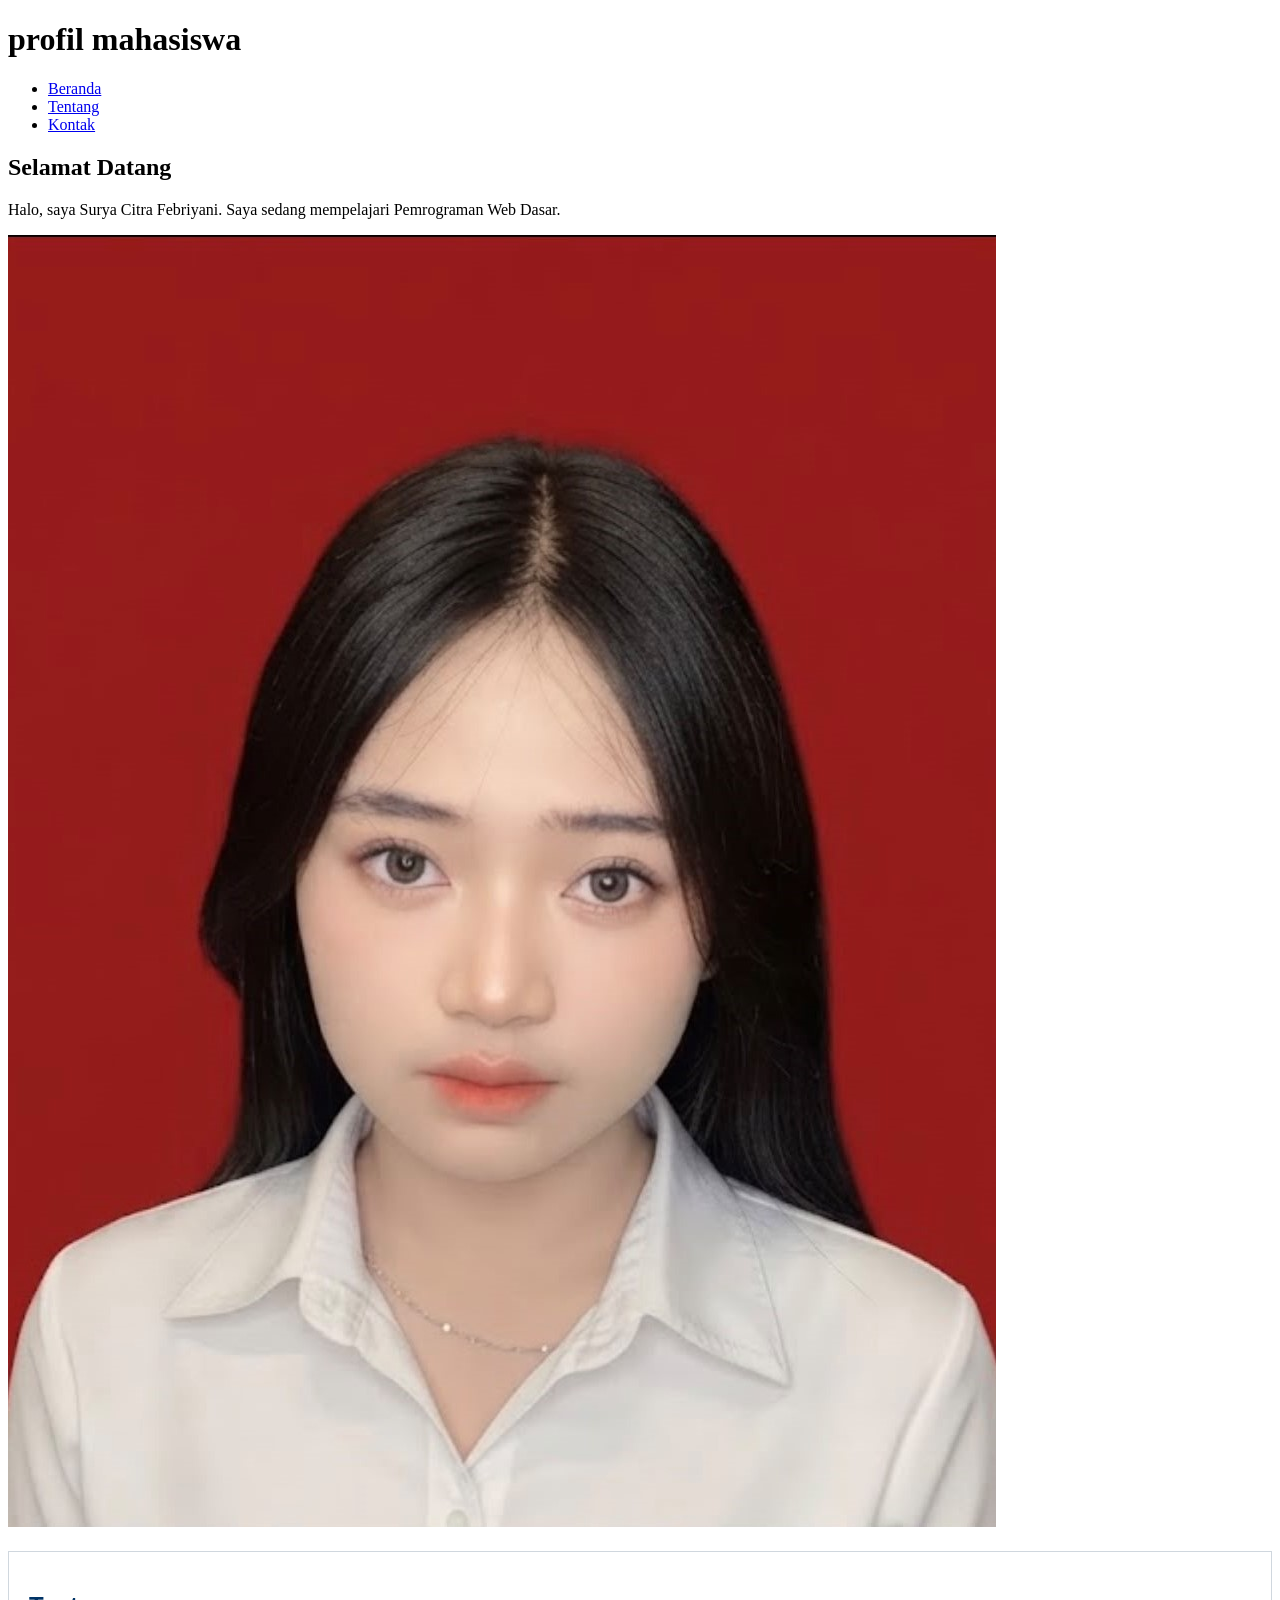
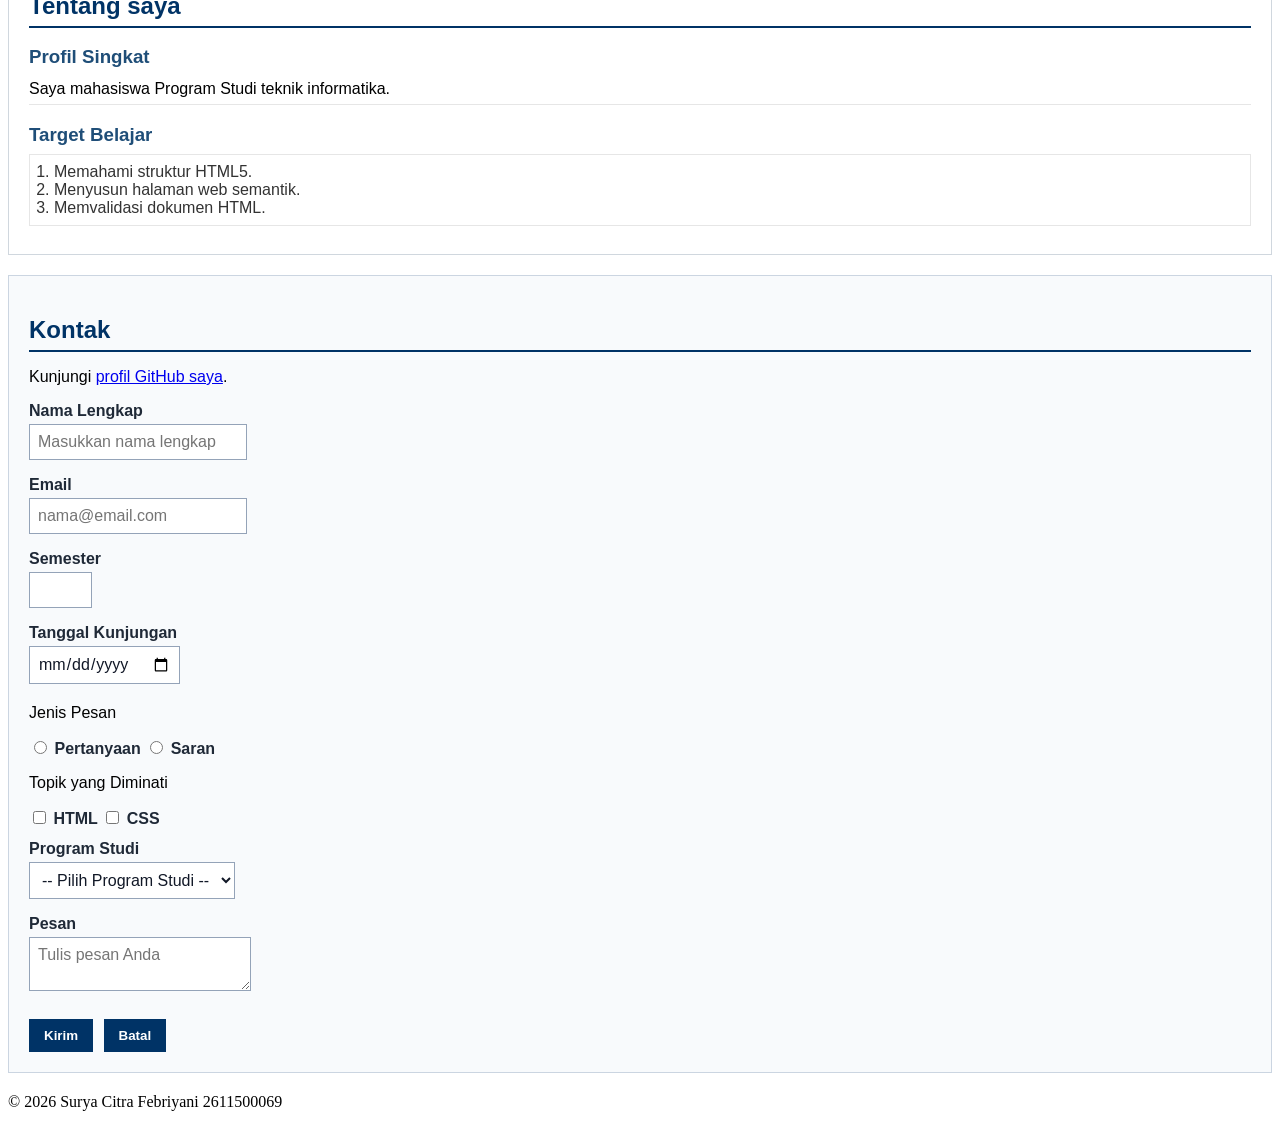
==== pertemuan-04/index.html @ acc0b75f "pisahkan CSS dari HTML Pada P4" ====
<!doctype html>
<html lang="id">
  <link rel="stylesheet" href="style.css" />
  <head>
    <meta charset="UTF-8" />
    <meta name="viewport" content="width=device-width, initial-scale=1.0" />
    <title>judul halaman</title>
    <style>
      #about {
        background-color: #ffffff;
        border: 1px solid #d0d7de;
        padding: 20px;
        margin: 20px 0;
        font-family: Arial, sans-serif;
      }

      #about h2 {
        color: #003366;
        border-bottom: 2px solid #003366;
        padding-bottom: 6px;
        margin-bottom: 16px;
      }

      #about h3 {
        color: #1f4e78;
        margin-bottom: 6px;
      }

      #about p {
        margin: 6px 0;
        padding: 6px 0;
        border-bottom: 1px solid #e6e6e6;
      }

      #about ol {
        color: #333333;
        margin: 8px 0;
        padding: 8px 24px;
        border: 1px solid #e6e6e6;
      }

      #contact {
        background-color: #f8fafc;
        border: 1px solid #cbd5e1;
        padding: 20px;
        margin: 20px 0;
        font-family: Arial, sans-serif;
      }

      #contact h2 {
        color: #003366;
        border-bottom: 2px solid #003366;
        padding-bottom: 6px;
        margin-bottom: 16px;
      }

      .form-group {
        margin: 12px 0;
      }

      #contact label {
        color: #1f2937;
        font-weight: bold;
      }

      .input-form {
        background-color: #ffffff;
        color: #111827;
        font-family: Arial, sans-serif;
        font-size: 16px;
        padding: 8px;
        margin: 4px 0;
        border: 1px solid #94a3b8;
      }

      #contact button {
        background-color: #003366;
        color: #ffffff;
        font-weight: bold;
        padding: 8px 14px;
        margin: 8px 6px 0 0;
        border: 1px solid #003366;
      }
    </style>
  </head>
  <body>
    <header>
      <h1>profil mahasiswa</h1>
      <nav>
        <ul>
          <li><a href="#home">Beranda</a></li>
          <li><a href="#about">Tentang</a></li>
          <li><a href="#contact">Kontak</a></li>
        </ul>
      </nav>
    </header>

    <main>
      <section id="home">
        <h2>Selamat Datang</h2>
        <p>
          Halo, saya Surya Citra Febriyani. Saya sedang mempelajari Pemrograman
          Web Dasar.
        </p>
        <img src="img/foto-profil.jpg.jpeg" alt="Foto profil Nama Mahasiswa" />
      </section>

      <section id="about">
        <h2>Tentang saya</h2>
        <article>
          <h3>Profil Singkat</h3>
          <p>Saya mahasiswa Program Studi teknik informatika.</p>

          <h3>Target Belajar</h3>
          <ol>
            <li>Memahami struktur HTML5.</li>
            <li>Menyusun halaman web semantik.</li>
            <li>Memvalidasi dokumen HTML.</li>
          </ol>
        </article>
      </section>

      <section id="contact">
        <h2>Kontak</h2>
        <p>
          Kunjungi <a href="https://github.com/username">profil GitHub saya</a>.
        </p>
        <form action="index.html" method="get">
          <div class="form-group">
            <label for="nama">Nama Lengkap</label><br />
            <input
              class="input-form"
              type="text"
              id="nama"
              name="nama"
              placeholder="Masukkan nama lengkap"
              minlength="3"
              maxlength="50"
              required
            />
          </div>
          <div class="form-group">
            <label for="email">Email</label><br />
            <input
              class="input-form"
              type="email"
              id="email"
              name="email"
              placeholder="nama@email.com"
              required
            />
          </div>
          <div class="form-group">
            <label for="semester">Semester</label><br />
            <input
              class="input-form"
              type="number"
              id="semester"
              name="semester"
              min="1"
              max="14"
              required
            />
          </div>
          <div class="form-group">
            <label for="tanggal">Tanggal Kunjungan</label><br />
            <input
              class="input-form"
              type="date"
              id="tanggal"
              name="tanggal"
              required
            />
          </div>
          <div class="form-group">
            <p>Jenis Pesan</p>
            <input
              type="radio"
              id="pertanyaan"
              name="jenis_pesan"
              value="pertanyaan"
              required
            />
            <label for="pertanyaan">Pertanyaan</label>
            <input type="radio" id="saran" name="jenis_pesan" value="saran" />
            <label for="saran">Saran</label>
          </div>
          <div class="form-group">
            <p>Topik yang Diminati</p>
            <input type="checkbox" id="minat-html" name="minat" value="HTML" />
            <label for="minat-html">HTML</label>
            <input type="checkbox" id="minat-css" name="minat" value="CSS" />
            <label for="minat-css">CSS</label>
          </div>

          <div class="form-group">
            <label for="prodi">Program Studi</label><br />
            <select class="input-form" id="prodi" name="prodi" required>
              <option value="">-- Pilih Program Studi --</option>
              <option value="SI">Sistem Informasi</option>
              <option value="TI">Teknik Informatika</option>
            </select>
          </div>
          <div class="form-group">
            <label for="pesan">Pesan</label><br />
            <textarea
              class="input-form"
              id="pesan"
              name="pesan"
              maxlength="300"
              placeholder="Tulis pesan Anda"
              required
            ></textarea>
          </div>

          <button type="submit">Kirim</button>
          <button type="reset">Batal</button>
        </form>
      </section>
    </main>

    <footer>
      <p>&copy; 2026 Surya Citra Febriyani 2611500069</p>
    </footer>
  </body>
</html>
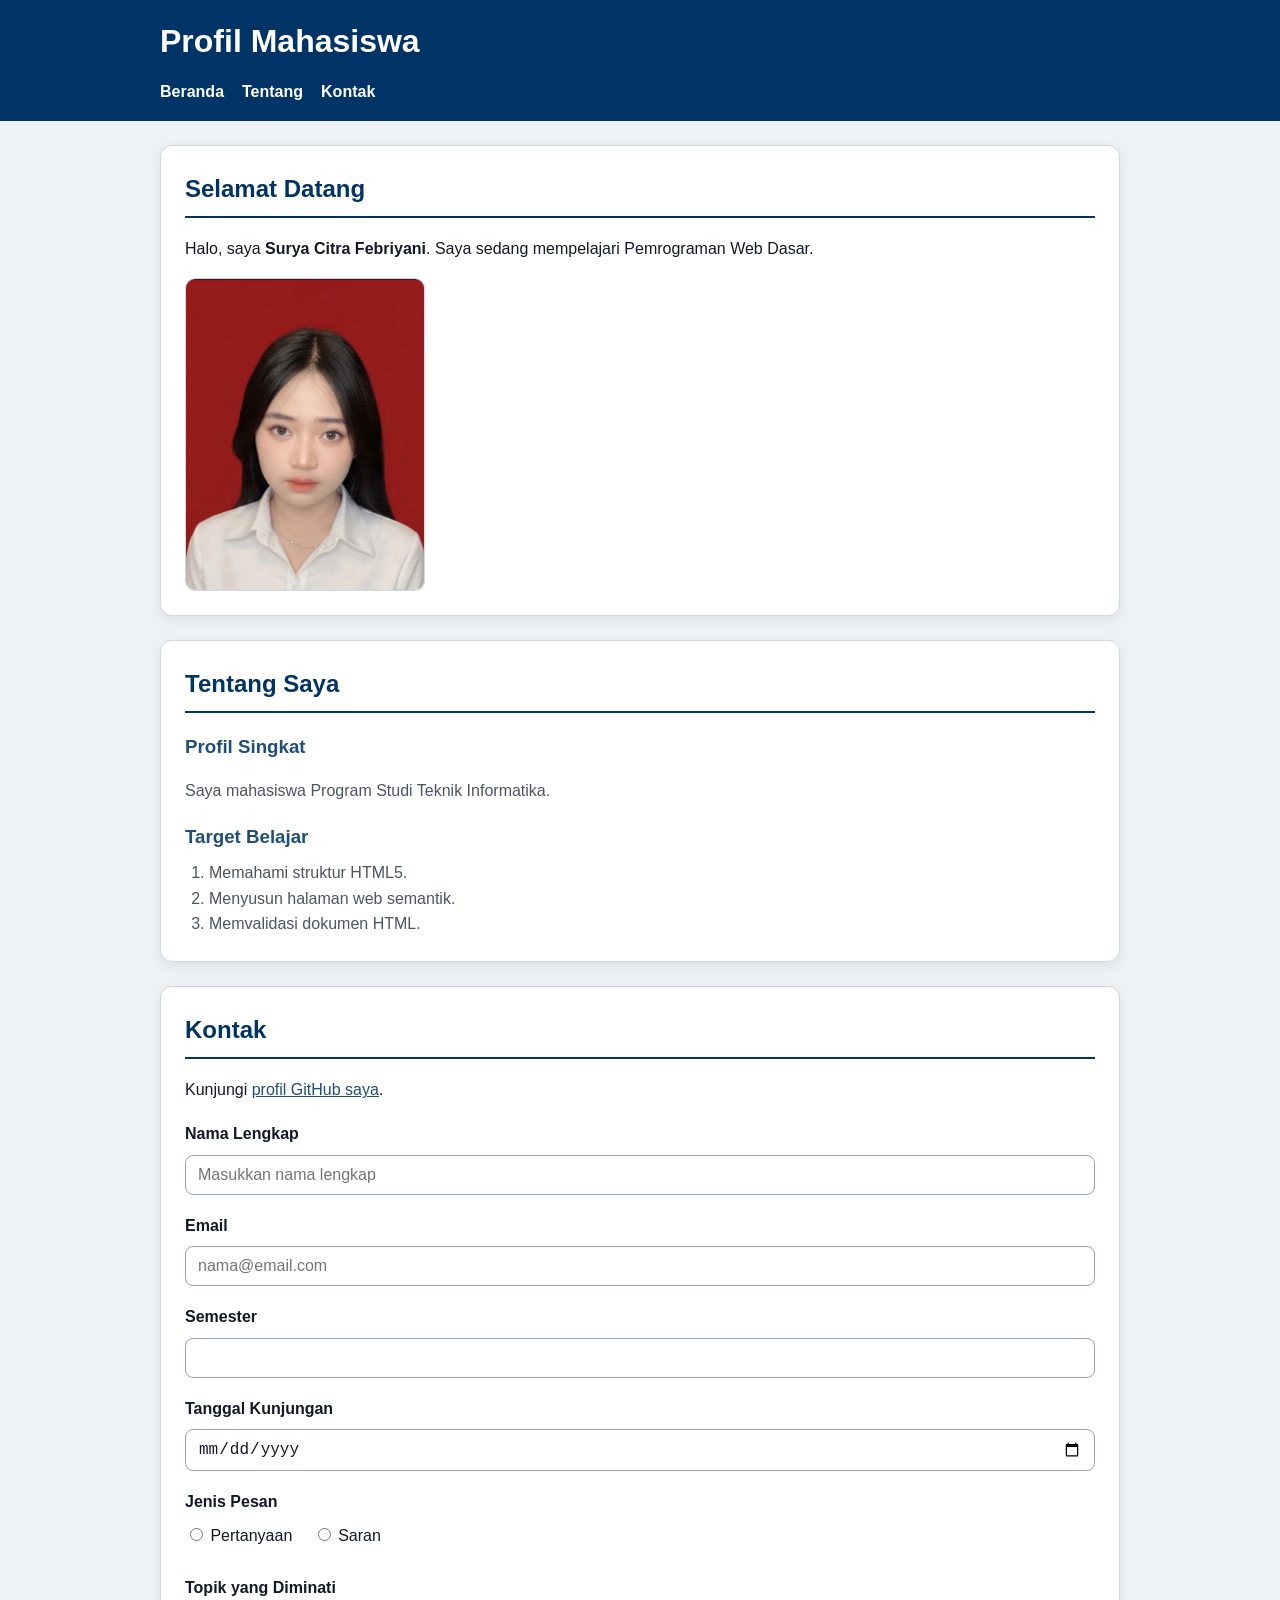
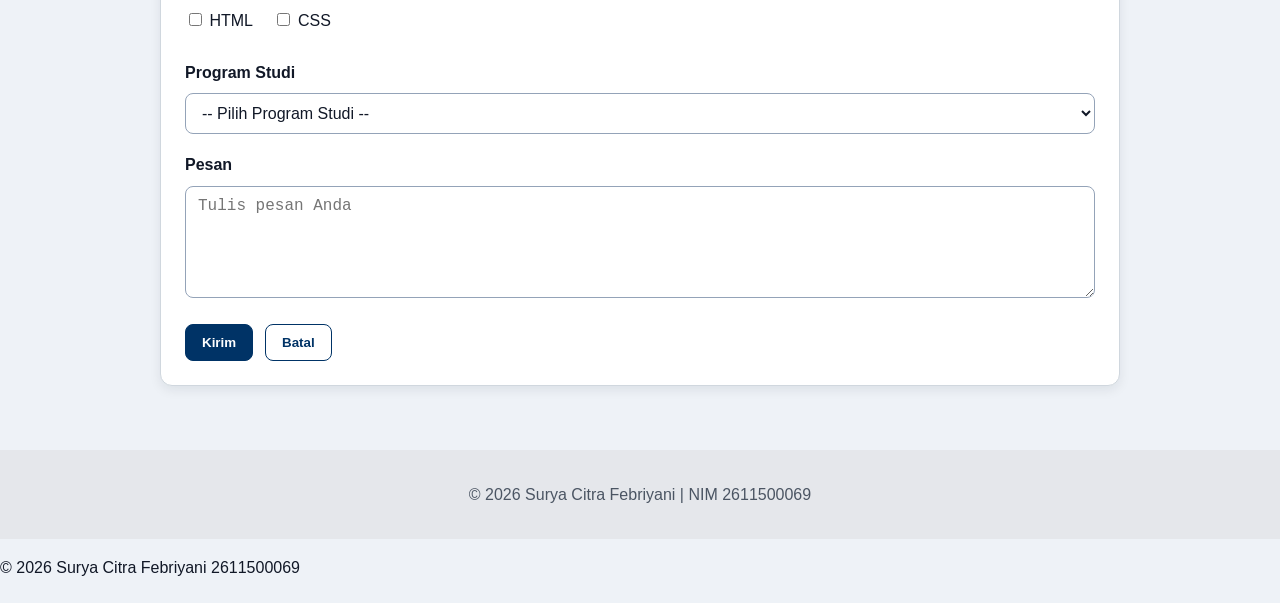
==== commit 39728468: "Terapkan Box Model pada P4" ====
--- a/pertemuan-04/index.html
+++ b/pertemuan-04/index.html
@@ -1,115 +1,40 @@
-<!doctype html>
+<!DOCTYPE html>
 <html lang="id">
-  <link rel="stylesheet" href="style.css" />
   <head>
     <meta charset="UTF-8" />
     <meta name="viewport" content="width=device-width, initial-scale=1.0" />
-    <title>judul halaman</title>
-    <style>
-      #about {
-        background-color: #ffffff;
-        border: 1px solid #d0d7de;
-        padding: 20px;
-        margin: 20px 0;
-        font-family: Arial, sans-serif;
-      }
-
-      #about h2 {
-        color: #003366;
-        border-bottom: 2px solid #003366;
-        padding-bottom: 6px;
-        margin-bottom: 16px;
-      }
-
-      #about h3 {
-        color: #1f4e78;
-        margin-bottom: 6px;
-      }
-
-      #about p {
-        margin: 6px 0;
-        padding: 6px 0;
-        border-bottom: 1px solid #e6e6e6;
-      }
-
-      #about ol {
-        color: #333333;
-        margin: 8px 0;
-        padding: 8px 24px;
-        border: 1px solid #e6e6e6;
-      }
-
-      #contact {
-        background-color: #f8fafc;
-        border: 1px solid #cbd5e1;
-        padding: 20px;
-        margin: 20px 0;
-        font-family: Arial, sans-serif;
-      }
-
-      #contact h2 {
-        color: #003366;
-        border-bottom: 2px solid #003366;
-        padding-bottom: 6px;
-        margin-bottom: 16px;
-      }
-
-      .form-group {
-        margin: 12px 0;
-      }
-
-      #contact label {
-        color: #1f2937;
-        font-weight: bold;
-      }
-
-      .input-form {
-        background-color: #ffffff;
-        color: #111827;
-        font-family: Arial, sans-serif;
-        font-size: 16px;
-        padding: 8px;
-        margin: 4px 0;
-        border: 1px solid #94a3b8;
-      }
-
-      #contact button {
-        background-color: #003366;
-        color: #ffffff;
-        font-weight: bold;
-        padding: 8px 14px;
-        margin: 8px 6px 0 0;
-        border: 1px solid #003366;
-      }
-    </style>
+    <title>Profil Mahasiswa</title>
+    <link rel="stylesheet" href="style.css" />
   </head>
   <body>
-    <header>
-      <h1>profil mahasiswa</h1>
-      <nav>
-        <ul>
-          <li><a href="#home">Beranda</a></li>
-          <li><a href="#about">Tentang</a></li>
-          <li><a href="#contact">Kontak</a></li>
-        </ul>
-      </nav>
+    <header class="site-header">
+      <div class="container">
+        <h1>Profil Mahasiswa</h1>
+        <nav aria-label="Navigasi utama">
+          <ul>
+            <li><a href="#home">Beranda</a></li>
+            <li><a href="#about">Tentang</a></li>
+            <li><a href="#contact">Kontak</a></li>
+          </ul>
+        </nav>
+      </div>
     </header>
 
-    <main>
-      <section id="home">
+    <main class="container">
+      <section id="home" class="card">
         <h2>Selamat Datang</h2>
         <p>
-          Halo, saya Surya Citra Febriyani. Saya sedang mempelajari Pemrograman
-          Web Dasar.
+          Halo, saya <strong>Surya Citra Febriyani</strong>. Saya sedang mempelajari
+          Pemrograman Web Dasar.
         </p>
-        <img src="img/foto-profil.jpg.jpeg" alt="Foto profil Nama Mahasiswa" />
+        <img src="img/foto-profil.jpg.jpeg" alt="Foto profil Mahasiswa" />
       </section>
 
-      <section id="about">
-        <h2>Tentang saya</h2>
+      <section id="about" class="card">
+        <h2>Tentang Saya</h2>
         <article>
           <h3>Profil Singkat</h3>
-          <p>Saya mahasiswa Program Studi teknik informatika.</p>
+          <p>Saya mahasiswa Program Studi Teknik Informatika.</p>
 
           <h3>Target Belajar</h3>
           <ol>
@@ -120,14 +45,18 @@
         </article>
       </section>
 
-      <section id="contact">
+      <section id="contact" class="card">
         <h2>Kontak</h2>
         <p>
-          Kunjungi <a href="https://github.com/username">profil GitHub saya</a>.
+          Kunjungi
+          <a href="https://github.com/citrafbryy/2611500069-PWD-TI1A-2627O"
+            >profil GitHub saya</a
+          >.
         </p>
+
         <form action="index.html" method="get">
           <div class="form-group">
-            <label for="nama">Nama Lengkap</label><br />
+            <label for="nama">Nama Lengkap</label>
             <input
               class="input-form"
               type="text"
@@ -139,8 +68,9 @@
               required
             />
           </div>
+
           <div class="form-group">
-            <label for="email">Email</label><br />
+            <label for="email">Email</label>
             <input
               class="input-form"
               type="email"
@@ -150,8 +80,9 @@
               required
             />
           </div>
+
           <div class="form-group">
-            <label for="semester">Semester</label><br />
+            <label for="semester">Semester</label>
             <input
               class="input-form"
               type="number"
@@ -162,8 +93,9 @@
               required
             />
           </div>
+
           <div class="form-group">
-            <label for="tanggal">Tanggal Kunjungan</label><br />
+            <label for="tanggal">Tanggal Kunjungan</label>
             <input
               class="input-form"
               type="date"
@@ -172,52 +104,73 @@
               required
             />
           </div>
-          <div class="form-group">
+
+          <div class="form-group radio-group">
             <p>Jenis Pesan</p>
-            <input
-              type="radio"
-              id="pertanyaan"
-              name="jenis_pesan"
-              value="pertanyaan"
-              required
-            />
-            <label for="pertanyaan">Pertanyaan</label>
-            <input type="radio" id="saran" name="jenis_pesan" value="saran" />
-            <label for="saran">Saran</label>
+            <label>
+              <input
+                type="radio"
+                name="jenis_pesan"
+                value="pertanyaan"
+                required
+              />
+              Pertanyaan
+            </label>
+            <label>
+              <input type="radio" name="jenis_pesan" value="saran" />
+              Saran
+            </label>
           </div>
-          <div class="form-group">
+
+          <div class="form-group checkbox-group">
             <p>Topik yang Diminati</p>
-            <input type="checkbox" id="minat-html" name="minat" value="HTML" />
-            <label for="minat-html">HTML</label>
-            <input type="checkbox" id="minat-css" name="minat" value="CSS" />
-            <label for="minat-css">CSS</label>
+            <label>
+              <input type="checkbox" name="minat" value="HTML" />
+              HTML
+            </label>
+            <label>
+              <input type="checkbox" name="minat" value="CSS" />
+              CSS
+            </label>
           </div>
 
           <div class="form-group">
-            <label for="prodi">Program Studi</label><br />
+            <label for="prodi">Program Studi</label>
             <select class="input-form" id="prodi" name="prodi" required>
               <option value="">-- Pilih Program Studi --</option>
               <option value="SI">Sistem Informasi</option>
               <option value="TI">Teknik Informatika</option>
             </select>
           </div>
+
           <div class="form-group">
-            <label for="pesan">Pesan</label><br />
+            <label for="pesan">Pesan</label>
             <textarea
               class="input-form"
               id="pesan"
               name="pesan"
+              rows="5"
               maxlength="300"
               placeholder="Tulis pesan Anda"
               required
             ></textarea>
           </div>
 
-          <button type="submit">Kirim</button>
-          <button type="reset">Batal</button>
+          <div class="button-row">
+            <button type="submit">Kirim</button>
+            <button type="reset" class="secondary">Batal</button>
+          </div>
         </form>
       </section>
     </main>
+
+    <footer class="site-footer">
+      <div class="container">
+        <p>&copy; 2026 Surya Citra Febriyani | NIM 2611500069</p>
+      </div>
+    </footer>
+  </body>
+</html>
 
     <footer>
       <p>&copy; 2026 Surya Citra Febriyani 2611500069</p>
--- a/pertemuan-04/style.css
+++ b/pertemuan-04/style.css
@@ -0,0 +1,185 @@
+:root {
+  --primary: #003366;
+  --secondary: #1f4e78;
+  --bg: #eef2f7;
+  --card: #ffffff;
+  --border: #d0d7de;
+  --text: #111827;
+  --muted: #4b5563;
+  --shadow: rgba(15, 23, 42, 0.08);
+}
+
+* {
+  box-sizing: border-box;
+}
+
+body {
+  margin: 0;
+  font-family: Arial, sans-serif;
+  background: var(--bg);
+  color: var(--text);
+  line-height: 1.6;
+}
+
+.container {
+  width: min(960px, 90%);
+  margin: 0 auto;
+}
+
+.site-header {
+  background: var(--primary);
+  color: #fff;
+  padding: 16px 0;
+}
+
+.site-header h1 {
+  margin: 0 0 12px;
+  font-size: 2rem;
+}
+
+.site-header nav ul {
+  list-style: none;
+  display: flex;
+  gap: 18px;
+  padding: 0;
+  margin: 0;
+}
+
+.site-header a {
+  color: #fff;
+  text-decoration: none;
+  font-weight: 600;
+}
+
+main {
+  padding: 24px 0 40px;
+}
+
+.card {
+  background: var(--card);
+  border: 1px solid var(--border);
+  border-radius: 12px;
+  box-shadow: 0 4px 12px var(--shadow);
+  padding: 24px;
+  margin: 0 0 24px;
+}
+
+.card h2 {
+  color: var(--primary);
+  border-bottom: 2px solid var(--primary);
+  padding-bottom: 8px;
+  margin-top: 0;
+  margin-bottom: 18px;
+}
+
+.card h3 {
+  color: var(--secondary);
+  margin-bottom: 8px;
+}
+
+#home img {
+  display: block;
+  width: 240px;
+  max-width: 100%;
+  height: auto;
+  border: 1px solid var(--border);
+  border-radius: 10px;
+  margin-top: 12px;
+}
+
+#about p,
+#about li {
+  color: var(--muted);
+}
+
+#about ol {
+  margin: 8px 0 0;
+  padding-left: 24px;
+}
+
+#contact p {
+  margin-top: 0;
+}
+
+#contact a {
+  color: var(--secondary);
+}
+
+form {
+  margin-top: 18px;
+}
+
+.form-group {
+  margin-bottom: 18px;
+}
+
+.form-group label,
+.form-group p {
+  display: block;
+  font-weight: 700;
+  margin-bottom: 8px;
+}
+
+.radio-group label,
+.checkbox-group label {
+  display: inline-block;
+  margin-right: 16px;
+  font-weight: 400;
+}
+
+.input-form {
+  width: 100%;
+  background: #fff;
+  color: var(--text);
+  font-size: 1rem;
+  padding: 10px 12px;
+  border: 1px solid #94a3b8;
+  border-radius: 8px;
+}
+
+.input-form:focus {
+  outline: 2px solid rgba(0, 51, 102, 0.2);
+  border-color: var(--primary);
+}
+
+button {
+  background: var(--primary);
+  color: #fff;
+  font-weight: 700;
+  padding: 10px 16px;
+  border: 1px solid var(--primary);
+  border-radius: 8px;
+  cursor: pointer;
+}
+
+button.secondary {
+  background: #fff;
+  color: var(--primary);
+}
+
+.button-row {
+  display: flex;
+  gap: 12px;
+  flex-wrap: wrap;
+}
+
+.site-footer {
+  background: #e5e7eb;
+  padding: 16px 0;
+  text-align: center;
+  color: var(--muted);
+}
+
+@media (max-width: 600px) {
+  .site-header h1 {
+    font-size: 1.5rem;
+  }
+
+  .site-header nav ul {
+    flex-wrap: wrap;
+  }
+
+  .card {
+    padding: 18px;
+  }
+}
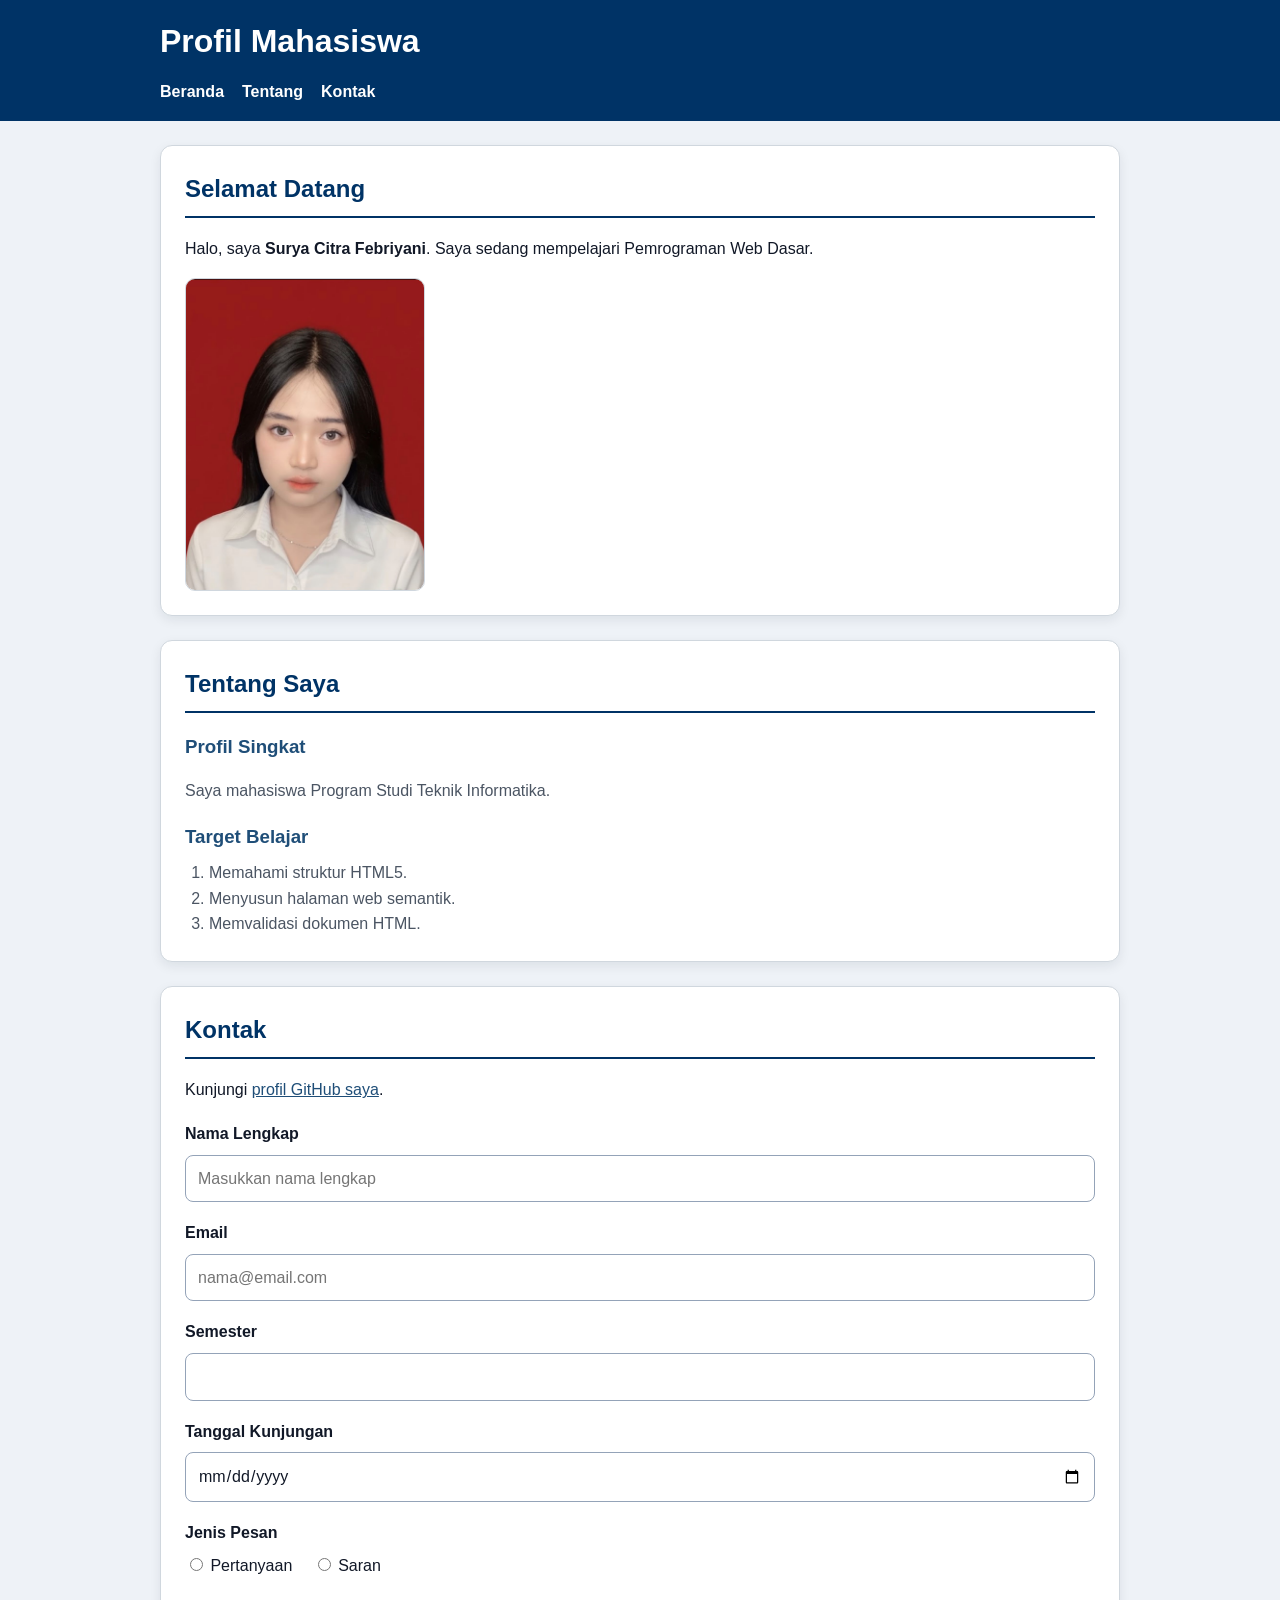
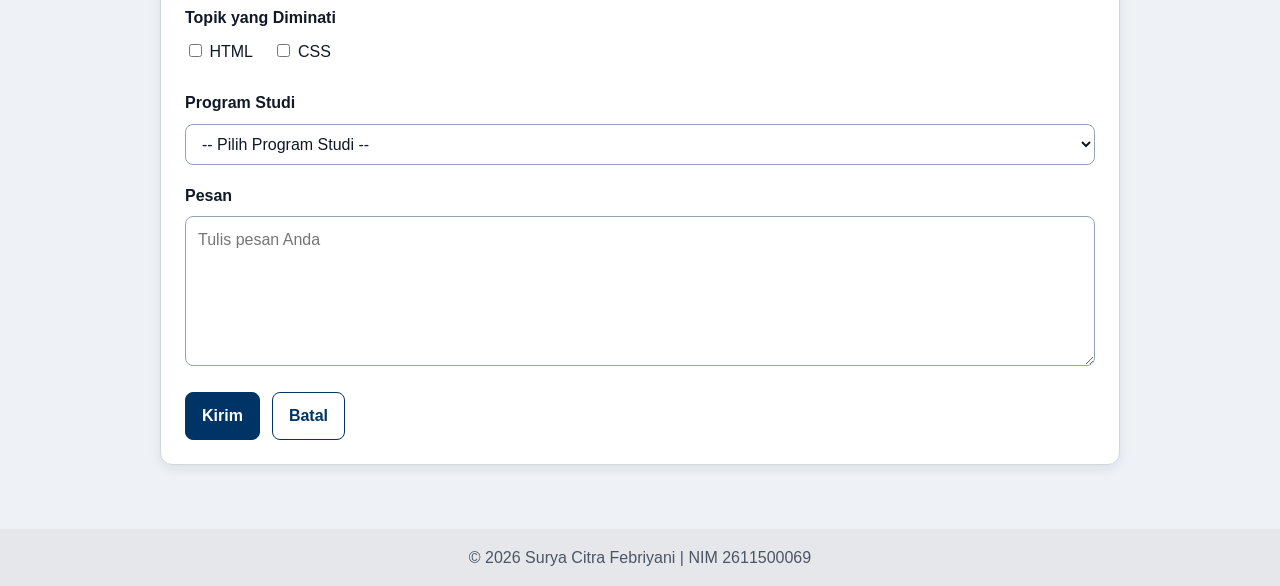
==== commit 7aa27efe: "Terapkan penataan elemen halaman pada P4" ====
--- a/pertemuan-04/index.html
+++ b/pertemuan-04/index.html
@@ -27,7 +27,7 @@
           Halo, saya <strong>Surya Citra Febriyani</strong>. Saya sedang mempelajari
           Pemrograman Web Dasar.
         </p>
-        <img src="img/foto-profil.jpg.jpeg" alt="Foto profil Mahasiswa" />
+        <img src="img/foto-profil.jpg.jpeg" alt="Foto profil Surya Citra Febriyani" />
       </section>
 
       <section id="about" class="card">
@@ -171,9 +171,3 @@
     </footer>
   </body>
 </html>
-
-    <footer>
-      <p>&copy; 2026 Surya Citra Febriyani 2611500069</p>
-    </footer>
-  </body>
-</html>
--- a/pertemuan-04/style.css
+++ b/pertemuan-04/style.css
@@ -1,8 +1,8 @@
 :root {
   --primary: #003366;
   --secondary: #1f4e78;
-  --bg: #eef2f7;
-  --card: #ffffff;
+  --background: #eef2f7;
+  --surface: #ffffff;
   --border: #d0d7de;
   --text: #111827;
   --muted: #4b5563;
@@ -15,9 +15,9 @@
 
 body {
   margin: 0;
+  color: var(--text);
+  background: var(--background);
   font-family: Arial, sans-serif;
-  background: var(--bg);
-  color: var(--text);
   line-height: 1.6;
 }
 
@@ -27,9 +27,9 @@
 }
 
 .site-header {
+  padding: 16px 0;
+  color: var(--surface);
   background: var(--primary);
-  color: #fff;
-  padding: 16px 0;
 }
 
 .site-header h1 {
@@ -38,17 +38,23 @@
 }
 
 .site-header nav ul {
+  display: flex;
+  flex-wrap: wrap;
+  gap: 18px;
+  margin: 0;
+  padding: 0;
   list-style: none;
-  display: flex;
-  gap: 18px;
-  padding: 0;
-  margin: 0;
 }
 
 .site-header a {
-  color: #fff;
+  color: inherit;
+  font-weight: 600;
   text-decoration: none;
-  font-weight: 600;
+}
+
+.site-header a:hover,
+.site-header a:focus-visible {
+  text-decoration: underline;
 }
 
 main {
@@ -56,25 +62,24 @@
 }
 
 .card {
-  background: var(--card);
+  margin-bottom: 24px;
+  padding: 24px;
   border: 1px solid var(--border);
   border-radius: 12px;
+  background: var(--surface);
   box-shadow: 0 4px 12px var(--shadow);
-  padding: 24px;
-  margin: 0 0 24px;
 }
 
 .card h2 {
+  margin: 0 0 18px;
+  padding-bottom: 8px;
+  border-bottom: 2px solid var(--primary);
   color: var(--primary);
-  border-bottom: 2px solid var(--primary);
-  padding-bottom: 8px;
-  margin-top: 0;
-  margin-bottom: 18px;
 }
 
 .card h3 {
+  margin-bottom: 8px;
   color: var(--secondary);
-  margin-bottom: 8px;
 }
 
 #home img {
@@ -82,9 +87,9 @@
   width: 240px;
   max-width: 100%;
   height: auto;
+  margin-top: 12px;
   border: 1px solid var(--border);
   border-radius: 10px;
-  margin-top: 12px;
 }
 
 #about p,
@@ -97,10 +102,6 @@
   padding-left: 24px;
 }
 
-#contact p {
-  margin-top: 0;
-}
-
 #contact a {
   color: var(--secondary);
 }
@@ -113,11 +114,11 @@
   margin-bottom: 18px;
 }
 
-.form-group label,
-.form-group p {
+.form-group > label,
+.form-group > p {
   display: block;
+  margin: 0 0 8px;
   font-weight: 700;
-  margin-bottom: 8px;
 }
 
 .radio-group label,
@@ -129,45 +130,69 @@
 
 .input-form {
   width: 100%;
-  background: #fff;
-  color: var(--text);
-  font-size: 1rem;
   padding: 10px 12px;
   border: 1px solid #94a3b8;
   border-radius: 8px;
-}
-
-.input-form:focus {
+  color: var(--text);
+  background: var(--surface);
+  font: inherit;
+}
+
+.input-form:focus-visible {
+  border-color: var(--primary);
   outline: 2px solid rgba(0, 51, 102, 0.2);
-  border-color: var(--primary);
+  outline-offset: 1px;
+}
+
+#contact textarea {
+  min-height: 120px;
+  resize: vertical;
+}
+
+.button-row {
+  display: flex;
+  flex-wrap: wrap;
+  gap: 12px;
 }
 
 button {
-  background: var(--primary);
-  color: #fff;
-  font-weight: 700;
   padding: 10px 16px;
   border: 1px solid var(--primary);
   border-radius: 8px;
+  color: var(--surface);
+  background: var(--primary);
+  font: inherit;
+  font-weight: 700;
   cursor: pointer;
 }
 
+button:hover {
+  background: var(--secondary);
+}
+
+button:focus-visible {
+  outline: 2px solid var(--secondary);
+  outline-offset: 2px;
+}
+
 button.secondary {
-  background: #fff;
   color: var(--primary);
-}
-
-.button-row {
-  display: flex;
-  gap: 12px;
-  flex-wrap: wrap;
+  background: var(--surface);
+}
+
+button.secondary:hover {
+  background: var(--background);
 }
 
 .site-footer {
+  padding: 16px 0;
+  color: var(--muted);
   background: #e5e7eb;
-  padding: 16px 0;
   text-align: center;
-  color: var(--muted);
+}
+
+.site-footer p {
+  margin: 0;
 }
 
 @media (max-width: 600px) {
@@ -175,10 +200,6 @@
     font-size: 1.5rem;
   }
 
-  .site-header nav ul {
-    flex-wrap: wrap;
-  }
-
   .card {
     padding: 18px;
   }
